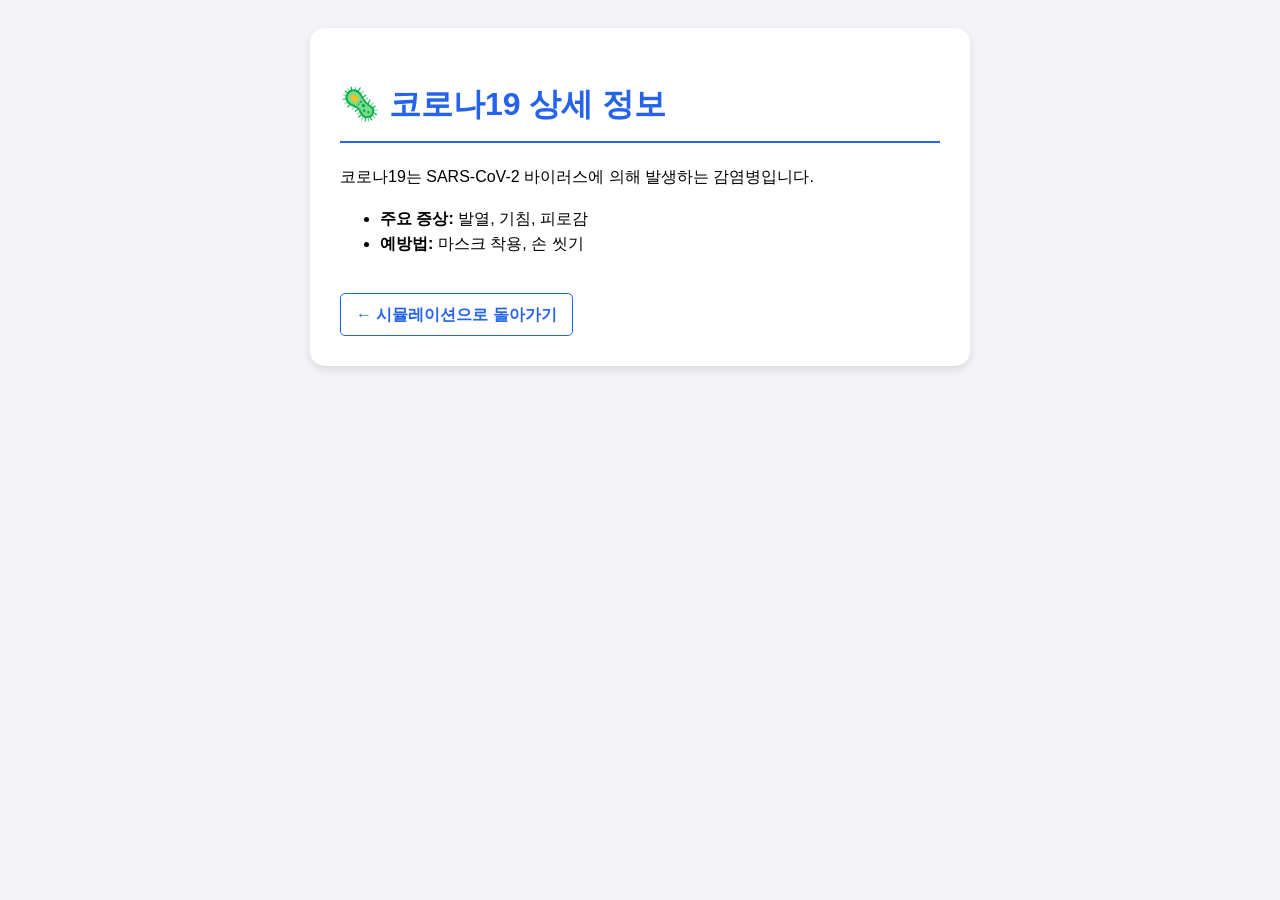
==== info-covid.html @ 7df6b492 "Add COVID-19 information page in Korean" ====
<!DOCTYPE html>
<html lang="ko">
<head>
    <meta charset="UTF-8">
    <title>코로나19 정보</title>
    <style>
        body { font-family: Arial, sans-serif; line-height: 1.6; padding: 20px; background: #f4f4f8; }
        .card { background: white; padding: 30px; border-radius: 15px; max-width: 600px; margin: auto; box-shadow: 0 4px 10px rgba(0,0,0,0.1); }
        h1 { color: #2563eb; border-bottom: 2px solid #2563eb; padding-bottom: 10px; }
        .back-btn { display: inline-block; margin-top: 20px; text-decoration: none; color: #2563eb; font-weight: bold; border: 1px solid #2563eb; padding: 8px 15px; border-radius: 5px; }
    </style>
</head>
<body>
    <div class="card">
        <h1>🦠 코로나19 상세 정보</h1>
        <p>코로나19는 SARS-CoV-2 바이러스에 의해 발생하는 감염병입니다.</p>
        <ul>
            <li><strong>주요 증상:</strong> 발열, 기침, 피로감</li>
            <li><strong>예방법:</strong> 마스크 착용, 손 씻기</li>
        </ul>
        <a href="index.html" class="back-btn">← 시뮬레이션으로 돌아가기</a>
    </div>
</body>
</html>
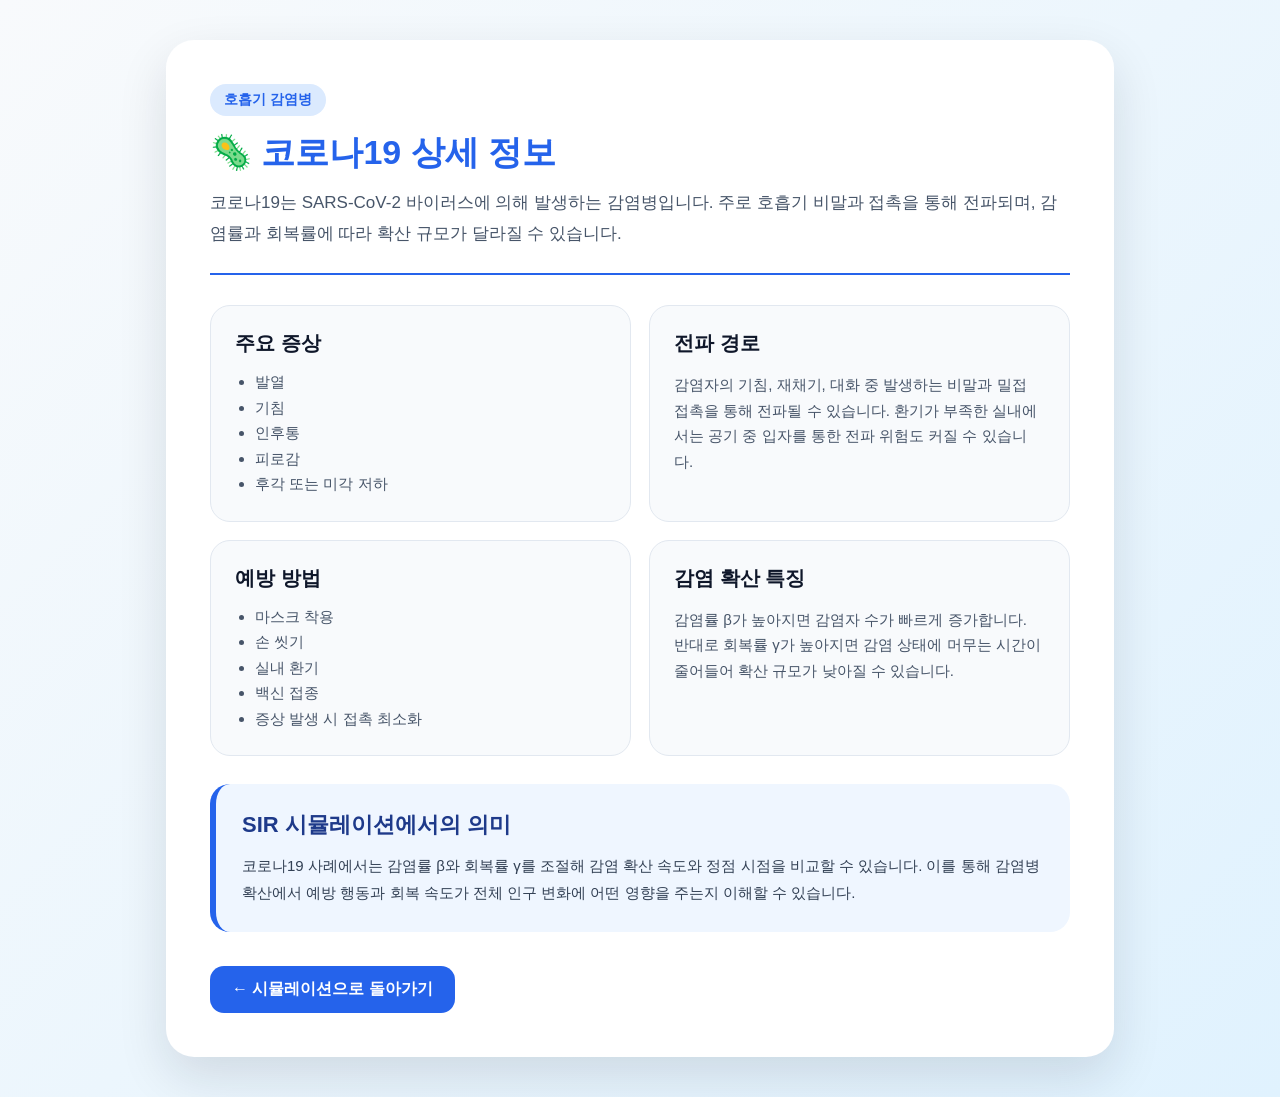
==== commit 6bbff16f: "Update info-covid.html" ====
--- a/info-covid.html
+++ b/info-covid.html
@@ -1,24 +1,204 @@
 <!DOCTYPE html>
 <html lang="ko">
 <head>
-    <meta charset="UTF-8">
-    <title>코로나19 정보</title>
-    <style>
-        body { font-family: Arial, sans-serif; line-height: 1.6; padding: 20px; background: #f4f4f8; }
-        .card { background: white; padding: 30px; border-radius: 15px; max-width: 600px; margin: auto; box-shadow: 0 4px 10px rgba(0,0,0,0.1); }
-        h1 { color: #2563eb; border-bottom: 2px solid #2563eb; padding-bottom: 10px; }
-        .back-btn { display: inline-block; margin-top: 20px; text-decoration: none; color: #2563eb; font-weight: bold; border: 1px solid #2563eb; padding: 8px 15px; border-radius: 5px; }
-    </style>
+  <meta charset="UTF-8">
+  <title>코로나19 상세 정보</title>
+
+  <style>
+    body {
+      font-family: Arial, sans-serif;
+      background: linear-gradient(135deg, #f8fafc, #e0f2fe);
+      margin: 0;
+      padding: 40px 20px;
+      color: #1e293b;
+    }
+
+    .detail-container {
+      max-width: 860px;
+      margin: 0 auto;
+      background: white;
+      border-radius: 28px;
+      padding: 44px;
+      box-shadow: 0 20px 50px rgba(15, 23, 42, 0.12);
+    }
+
+    .detail-header {
+      border-bottom: 2px solid #2563eb;
+      padding-bottom: 24px;
+      margin-bottom: 30px;
+    }
+
+    .badge {
+      display: inline-block;
+      background: #dbeafe;
+      color: #2563eb;
+      padding: 7px 14px;
+      border-radius: 999px;
+      font-size: 14px;
+      font-weight: 700;
+      margin-bottom: 14px;
+    }
+
+    h1 {
+      font-size: 34px;
+      color: #2563eb;
+      margin: 0 0 12px;
+    }
+
+    .summary {
+      font-size: 17px;
+      line-height: 1.8;
+      color: #475569;
+      margin: 0;
+    }
+
+    .info-grid {
+      display: grid;
+      grid-template-columns: repeat(2, 1fr);
+      gap: 18px;
+      margin-top: 28px;
+    }
+
+    .info-card {
+      background: #f8fafc;
+      border: 1px solid #e2e8f0;
+      border-radius: 20px;
+      padding: 24px;
+    }
+
+    .info-card h2 {
+      font-size: 20px;
+      margin: 0 0 12px;
+      color: #0f172a;
+    }
+
+    .info-card p,
+    .info-card li {
+      font-size: 15px;
+      color: #475569;
+      line-height: 1.7;
+    }
+
+    .info-card ul {
+      padding-left: 20px;
+      margin: 0;
+    }
+
+    .sir-box {
+      margin-top: 28px;
+      padding: 26px;
+      background: #eff6ff;
+      border-left: 6px solid #2563eb;
+      border-radius: 20px;
+    }
+
+    .sir-box h2 {
+      margin: 0 0 12px;
+      color: #1e3a8a;
+      font-size: 22px;
+    }
+
+    .sir-box p {
+      margin: 0;
+      color: #334155;
+      line-height: 1.8;
+      font-size: 15px;
+    }
+
+    .back-btn {
+      display: inline-block;
+      margin-top: 34px;
+      padding: 13px 22px;
+      background: #2563eb;
+      color: white;
+      text-decoration: none;
+      border-radius: 14px;
+      font-weight: 700;
+      transition: 0.2s ease;
+    }
+
+    .back-btn:hover {
+      background: #1d4ed8;
+      transform: translateY(-2px);
+      box-shadow: 0 10px 20px rgba(37, 99, 235, 0.2);
+    }
+
+    @media (max-width: 768px) {
+      .detail-container {
+        padding: 30px 24px;
+      }
+
+      .info-grid {
+        grid-template-columns: 1fr;
+      }
+
+      h1 {
+        font-size: 28px;
+      }
+    }
+  </style>
 </head>
+
 <body>
-    <div class="card">
-        <h1>🦠 코로나19 상세 정보</h1>
-        <p>코로나19는 SARS-CoV-2 바이러스에 의해 발생하는 감염병입니다.</p>
+  <main class="detail-container">
+    <section class="detail-header">
+      <span class="badge">호흡기 감염병</span>
+      <h1>🦠 코로나19 상세 정보</h1>
+      <p class="summary">
+        코로나19는 SARS-CoV-2 바이러스에 의해 발생하는 감염병입니다.
+        주로 호흡기 비말과 접촉을 통해 전파되며, 감염률과 회복률에 따라 확산 규모가 달라질 수 있습니다.
+      </p>
+    </section>
+
+    <section class="info-grid">
+      <div class="info-card">
+        <h2>주요 증상</h2>
         <ul>
-            <li><strong>주요 증상:</strong> 발열, 기침, 피로감</li>
-            <li><strong>예방법:</strong> 마스크 착용, 손 씻기</li>
+          <li>발열</li>
+          <li>기침</li>
+          <li>인후통</li>
+          <li>피로감</li>
+          <li>후각 또는 미각 저하</li>
         </ul>
-        <a href="index.html" class="back-btn">← 시뮬레이션으로 돌아가기</a>
-    </div>
+      </div>
+
+      <div class="info-card">
+        <h2>전파 경로</h2>
+        <p>
+          감염자의 기침, 재채기, 대화 중 발생하는 비말과 밀접 접촉을 통해 전파될 수 있습니다.
+          환기가 부족한 실내에서는 공기 중 입자를 통한 전파 위험도 커질 수 있습니다.
+        </p>
+      </div>
+
+      <div class="info-card">
+        <h2>예방 방법</h2>
+        <ul>
+          <li>마스크 착용</li>
+          <li>손 씻기</li>
+          <li>실내 환기</li>
+          <li>백신 접종</li>
+          <li>증상 발생 시 접촉 최소화</li>
+        </ul>
+      </div>
+
+      <div class="info-card">
+        <h2>감염 확산 특징</h2>
+        <p>
+          감염률 β가 높아지면 감염자 수가 빠르게 증가합니다.
+          반대로 회복률 γ가 높아지면 감염 상태에 머무는 시간이 줄어들어 확산 규모가 낮아질 수 있습니다.
+        </p>
+      </div>
+    </section>
+
+    <section class="sir-box">
+      <h2>SIR 시뮬레이션에서의 의미</h2>
+      <p>
+        코로나19 사례에서는 감염률 β와 회복률 γ를 조절해 감염 확산 속도와 정점 시점을 비교할 수 있습니다.
+        이를 통해 감염병 확산에서 예방 행동과 회복 속도가 전체 인구 변화에 어떤 영향을 주는지 이해할 수 있습니다.
+      </p>
+    </section>
+
+    <a href="index.html" class="back-btn">← 시뮬레이션으로 돌아가기</a>
+  </main>
 </body>
 </html>
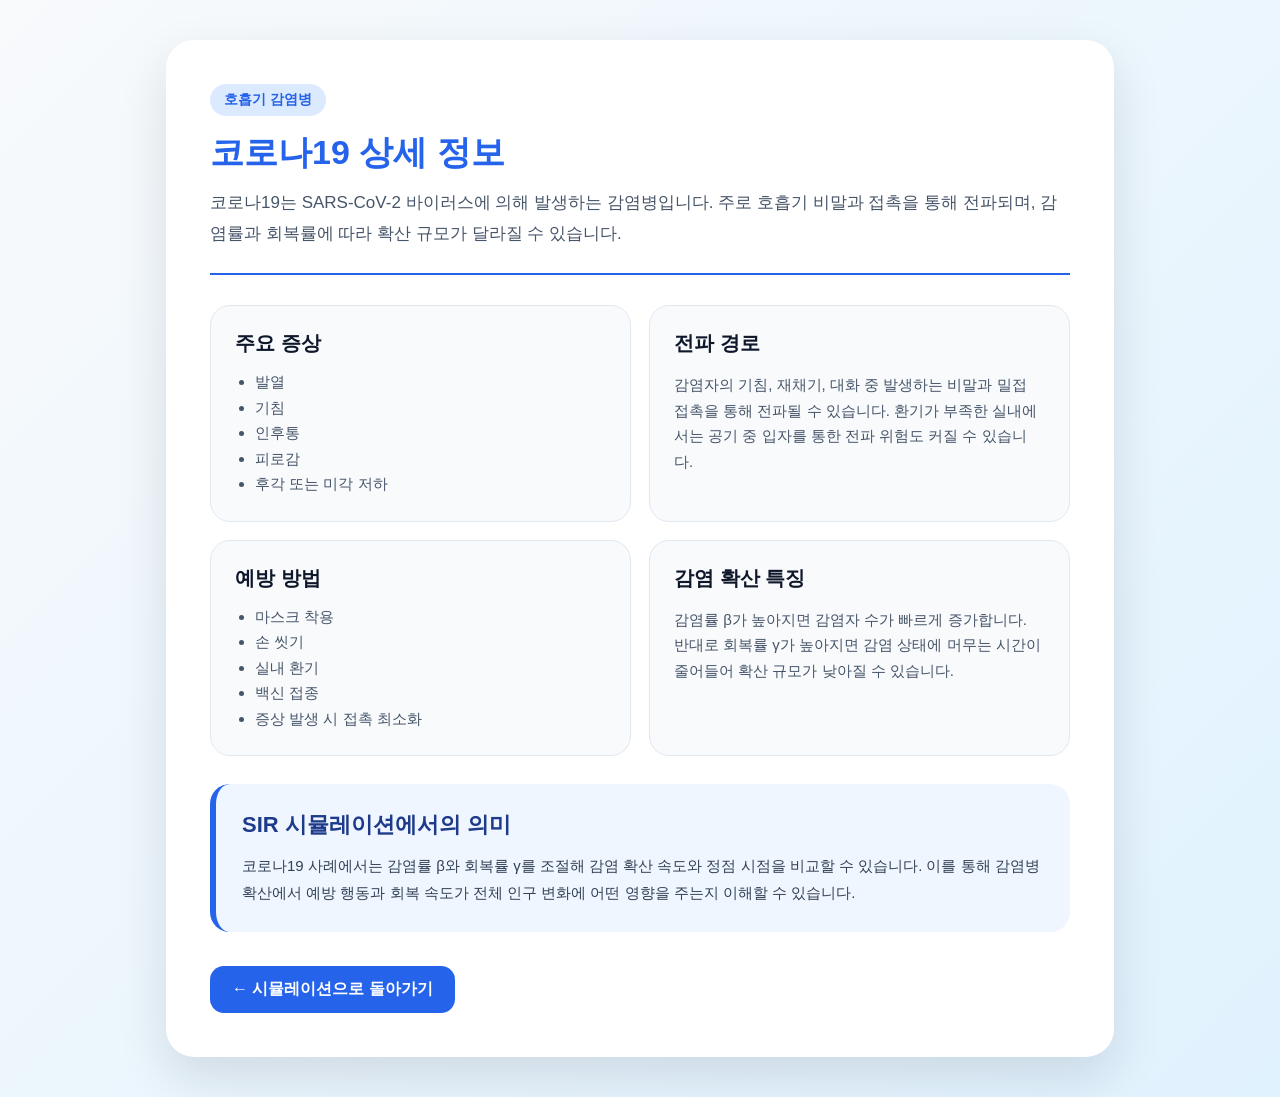
==== commit a073c9df: "Update info-covid.html" ====
--- a/info-covid.html
+++ b/info-covid.html
@@ -143,7 +143,7 @@
   <main class="detail-container">
     <section class="detail-header">
       <span class="badge">호흡기 감염병</span>
-      <h1>🦠 코로나19 상세 정보</h1>
+      <h1>코로나19 상세 정보</h1>
       <p class="summary">
         코로나19는 SARS-CoV-2 바이러스에 의해 발생하는 감염병입니다.
         주로 호흡기 비말과 접촉을 통해 전파되며, 감염률과 회복률에 따라 확산 규모가 달라질 수 있습니다.
